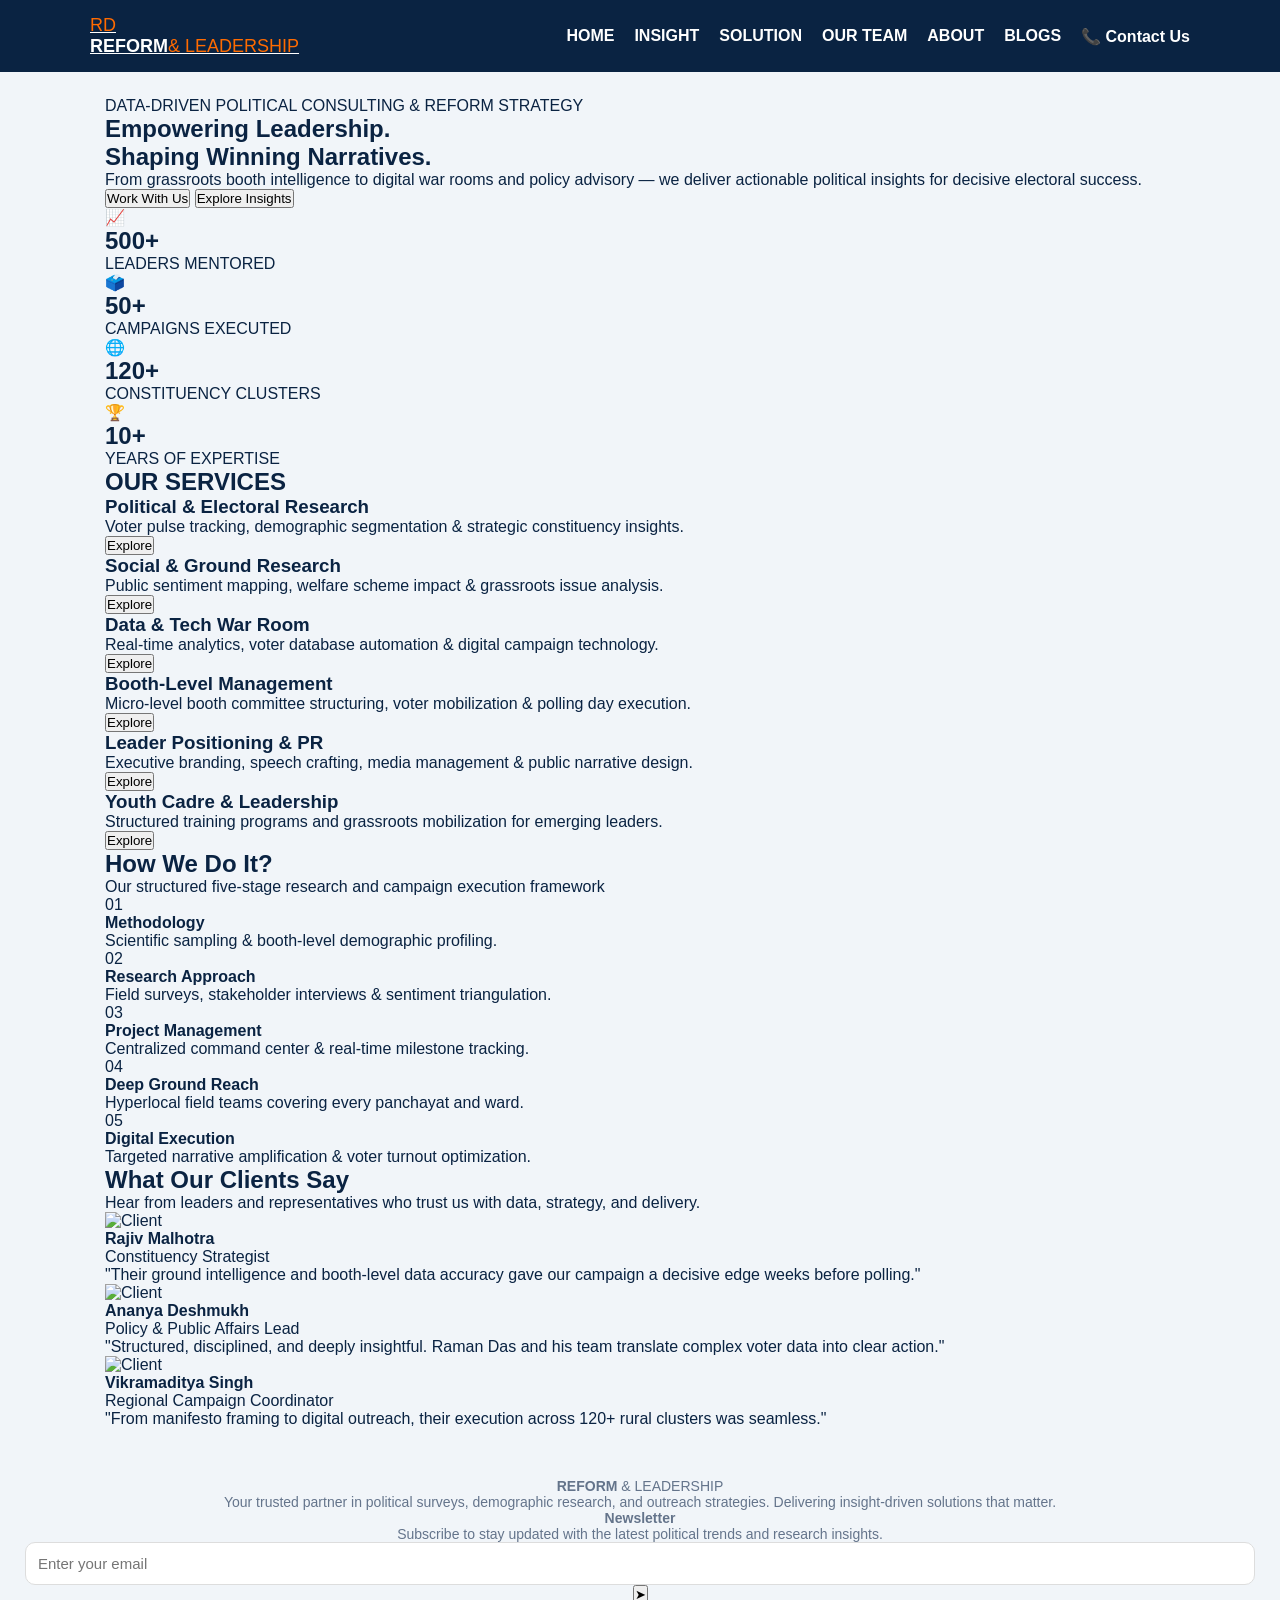
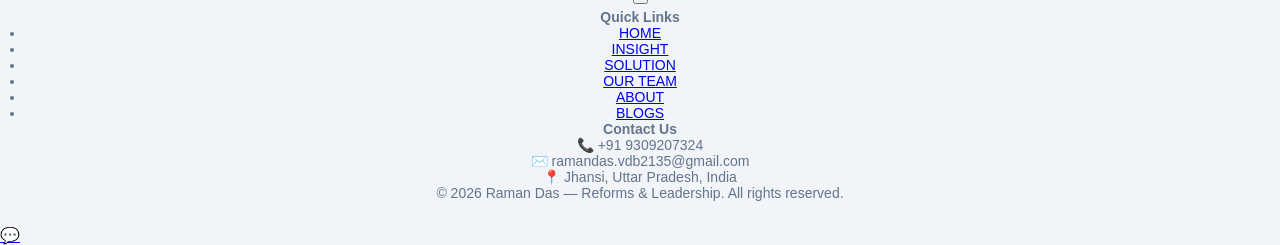
==== reform.html @ cd4f5674 "update" ====
<!DOCTYPE html>
<html lang="en">
<head>
  <meta charset="UTF-8">
  <meta name="viewport" content="width=device-width, initial-scale=1.0">
  <title>Raman Das — Political Strategy, Research & Leadership</title>
  <link rel="stylesheet" href="reform.css">
</head>
<body>

  <!-- TRANSPARENT HEADER -->
  <header class="navbar" id="navbar">
    <div class="nav-inner">
      <a href="#" class="logo" onclick="showPage('home')">
        <span class="logo-badge">RD</span>
        <div class="logo-text"><b>REFORM</b><span>& LEADERSHIP</span></div>
      </a>

      <button class="hamburger" onclick="toggleMenu()" aria-label="Toggle Menu">☰</button>

      <nav class="nav-links" id="navLinks">
        <a href="#" class="nav-item active-link" onclick="showPage('home', this)">HOME</a>
        <a href="#" class="nav-item" onclick="showPage('insight', this)">INSIGHT</a>
        <a href="#" class="nav-item" onclick="showPage('solution', this)">SOLUTION</a>
        <a href="#" class="nav-item" onclick="showPage('team', this)">OUR TEAM</a>
        <a href="#" class="nav-item" onclick="showPage('about', this)">ABOUT</a>
        <a href="#" class="nav-item" onclick="showPage('blogs', this)">BLOGS</a>
        <a href="#" class="btn-contact-pill" onclick="showPage('contact', this)">📞 Contact Us</a>
      </nav>
    </div>
  </header>

  <main>
    <!-- ==================== 1. HOME PAGE ==================== -->
    <div id="page-home" class="page active">
      <!-- Full-Screen Photographic Hero with Transparent Overlay -->
      <section class="hero-main">
        <div class="hero-overlay"></div>
        <div class="container hero-content-wrap">
          <span class="gold-pill">DATA-DRIVEN POLITICAL CONSULTING & REFORM STRATEGY</span>
          <h1>Empowering Leadership.<br><span class="gold-text">Shaping Winning Narratives.</span></h1>
          <p>From grassroots booth intelligence to digital war rooms and policy advisory — we deliver actionable political insights for decisive electoral success.</p>
          <div class="hero-actions">
            <button class="btn-gold" onclick="showPage('contact')">Work With Us</button>
            <button class="btn-glass" onclick="showPage('insight')">Explore Insights</button>
          </div>
        </div>
      </section>

      <!-- Overlapping 4 White Stat Cards -->
      <section class="stats-section">
        <div class="container">
          <div class="stats-grid">
            <div class="stat-card">
              <div class="stat-icon">📈</div>
              <h2>500+</h2>
              <p>LEADERS MENTORED</p>
            </div>
            <div class="stat-card">
              <div class="stat-icon">🗳️</div>
              <h2>50+</h2>
              <p>CAMPAIGNS EXECUTED</p>
            </div>
            <div class="stat-card">
              <div class="stat-icon">🌐</div>
              <h2>120+</h2>
              <p>CONSTITUENCY CLUSTERS</p>
            </div>
            <div class="stat-card">
              <div class="stat-icon">🏆</div>
              <h2>10+</h2>
              <p>YEARS OF EXPERTISE</p>
            </div>
          </div>
        </div>
      </section>

      <!-- OUR SERVICES (6 Amber-Gold Cards with Black Explore Pills) -->
      <section class="services-section">
        <div class="container">
          <div class="section-title">
            <h2 class="white-heading">OUR SERVICES</h2>
            <div class="white-underline"></div>
          </div>
          <div class="gold-cards-grid">
            <div class="gold-service-card">
              <h3>Political & Electoral Research</h3>
              <p>Voter pulse tracking, demographic segmentation & strategic constituency insights.</p>
              <button class="btn-black-pill" onclick="showPage('insight')">Explore</button>
            </div>
            <div class="gold-service-card">
              <h3>Social & Ground Research</h3>
              <p>Public sentiment mapping, welfare scheme impact & grassroots issue analysis.</p>
              <button class="btn-black-pill" onclick="showPage('insight')">Explore</button>
            </div>
            <div class="gold-service-card">
              <h3>Data & Tech War Room</h3>
              <p>Real-time analytics, voter database automation & digital campaign technology.</p>
              <button class="btn-black-pill" onclick="showPage('solution')">Explore</button>
            </div>
            <div class="gold-service-card">
              <h3>Booth-Level Management</h3>
              <p>Micro-level booth committee structuring, voter mobilization & polling day execution.</p>
              <button class="btn-black-pill" onclick="showPage('solution')">Explore</button>
            </div>
            <div class="gold-service-card">
              <h3>Leader Positioning & PR</h3>
              <p>Executive branding, speech crafting, media management & public narrative design.</p>
              <button class="btn-black-pill" onclick="showPage('about')">Explore</button>
            </div>
            <div class="gold-service-card">
              <h3>Youth Cadre & Leadership</h3>
              <p>Structured training programs and grassroots mobilization for emerging leaders.</p>
              <button class="btn-black-pill" onclick="showPage('team')">Explore</button>
            </div>
          </div>
        </div>
      </section>

      <!-- HOW WE DO IT? (Clean Responsive Process Architecture) -->
      <section class="process-section">
        <div class="container">
          <div class="section-title">
            <h2 class="gold-heading">How We Do It?</h2>
            <p class="subtitle-gray">Our structured five-stage research and campaign execution framework</p>
          </div>
          <div class="process-grid">
            <div class="process-step">
              <div class="step-num">01</div>
              <h4>Methodology</h4>
              <p>Scientific sampling & booth-level demographic profiling.</p>
            </div>
            <div class="process-step">
              <div class="step-num">02</div>
              <h4>Research Approach</h4>
              <p>Field surveys, stakeholder interviews & sentiment triangulation.</p>
            </div>
            <div class="process-step">
              <div class="step-num">03</div>
              <h4>Project Management</h4>
              <p>Centralized command center & real-time milestone tracking.</p>
            </div>
            <div class="process-step">
              <div class="step-num">04</div>
              <h4>Deep Ground Reach</h4>
              <p>Hyperlocal field teams covering every panchayat and ward.</p>
            </div>
            <div class="process-step">
              <div class="step-num">05</div>
              <h4>Digital Execution</h4>
              <p>Targeted narrative amplification & voter turnout optimization.</p>
            </div>
          </div>
        </div>
      </section>

      <!-- WHAT OUR CLIENTS SAY -->
      <section class="testimonials-section">
        <div class="container">
          <div class="section-title">
            <h2>What Our Clients Say</h2>
            <p class="subtitle-gray">Hear from leaders and representatives who trust us with data, strategy, and delivery.</p>
          </div>
          <div class="testi-grid">
            <div class="testi-card">
              <img src="https://images.unsplash.com/photo-1507003211169-0a1dd7228f2d?auto=format&fit=crop&w=150&q=80" alt="Client" class="avatar-img" loading="lazy">
              <h4>Rajiv Malhotra</h4>
              <span class="role-tag">Constituency Strategist</span>
              <p>"Their ground intelligence and booth-level data accuracy gave our campaign a decisive edge weeks before polling."</p>
            </div>
            <div class="testi-card">
              <img src="https://images.unsplash.com/photo-1573496359142-b8d87734a5a2?auto=format&fit=crop&w=150&q=80" alt="Client" class="avatar-img" loading="lazy">
              <h4>Ananya Deshmukh</h4>
              <span class="role-tag">Policy & Public Affairs Lead</span>
              <p>"Structured, disciplined, and deeply insightful. Raman Das and his team translate complex voter data into clear action."</p>
            </div>
            <div class="testi-card">
              <img src="https://images.unsplash.com/photo-1500648767791-00dcc994a43e?auto=format&fit=crop&w=150&q=80" alt="Client" class="avatar-img" loading="lazy">
              <h4>Vikramaditya Singh</h4>
              <span class="role-tag">Regional Campaign Coordinator</span>
              <p>"From manifesto framing to digital outreach, their execution across 120+ rural clusters was seamless."</p>
            </div>
          </div>
        </div>
      </section>
    </div>

    <!-- ==================== 2. INSIGHT PAGE ==================== -->
    <div id="page-insight" class="page">
      <section class="navy-banner">
        <div class="container navy-split">
          <div>
            <h1>Shaping Political Insights,<br><span class="gold-text">Empowering Leadership</span></h1>
            <p>We combine ground intelligence, data analytics, and field innovation to decode the pulse of the electorate.</p>
            <button class="btn-gold" onclick="showPage('contact')">Work With Us</button>
          </div>
          <div class="navy-img-card">
            <img src="https://images.unsplash.com/photo-1551288049-bebda4e38f71?auto=format&fit=crop&w=700&q=80" alt="Electoral Data Analytics" loading="lazy">
          </div>
        </div>
      </section>

      <section class="light-section">
        <div class="container">
          <div class="section-title">
            <h2>Proven Expertise Across Regions</h2>
            <p class="subtitle-gray">Field-verified estimates and demographic insights establishing industry benchmarks.</p>
          </div>
          <div class="two-col-grid">
            <div class="white-info-card">
              <h3>Uttar Pradesh & Bundelkhand</h3>
              <ul>
                <li>• Comprehensive booth-level demographic mapping across 120+ rural and urban clusters.</li>
                <li>• Identified grassroots sentiment shifts driven by welfare delivery and youth employment.</li>
              </ul>
            </div>
            <div class="white-info-card">
              <h3>Madhya Pradesh</h3>
              <ul>
                <li>• Accurate constituency profiling and seat-level alliance impact assessments.</li>
                <li>• Triangulated ground surveys with real-time digital sentiment tracking.</li>
              </ul>
            </div>
          </div>
        </div>
      </section>

      <!-- Dark Research Architecture Section -->
      <section class="dark-arch-section">
        <div class="container arch-grid">
          <div class="arch-left">
            <h2>Our Research Architecture</h2>
            <p>To represent India's nuanced and evolving voter profile, we deploy a three-module voter pulse mapping architecture:</p>
          </div>
          <div class="arch-right">
            <div class="gold-border-white-card">
              <span class="dot red"></span> <b>Polling Booth-Level Segmentation</b> – Hyperlocal voter categorization for precision accuracy.
            </div>
            <div class="gold-border-white-card">
              <span class="dot gold"></span> <b>Baseline Ground Surveys</b> – Immersive field studies to gauge lived experience and sentiment.
            </div>
            <div class="gold-border-white-card">
              <span class="dot blue"></span> <b>AI-Driven Sentiment Monitoring</b> – Real-time digital and social signal monitoring for predictive precision.
            </div>
          </div>
        </div>
      </section>
    </div>

    <!-- ==================== 3. SOLUTION PAGE ==================== -->
    <div id="page-solution" class="page dark-page-bg">
      <div class="container">
        <div class="section-title">
          <span class="gold-pill">STRATEGIC SOLUTIONS</span>
          <h2 class="white-heading">End-to-End Campaign Solutions</h2>
        </div>
        <div class="glow-grid">
          <div class="glow-card">
            <div class="glow-icon">🤝</div>
            <h3>Trusted by Clients Nationwide</h3>
            <p>A partner you can trust — from grassroots villages to major urban constituencies.</p>
            <button class="btn-gold-small" onclick="showPage('contact')">Explore</button>
          </div>
          <div class="glow-card">
            <div class="glow-icon">📡</div>
            <h3>Unmatched Ground Intelligence Network</h3>
            <p>Touching base with India's grassroots to bring insights that truly count.</p>
            <button class="btn-gold-small" onclick="showPage('contact')">Explore</button>
          </div>
          <div class="glow-card">
            <div class="glow-icon">🧭</div>
            <h3>Distinctive & Adaptive Research Approach</h3>
            <p>Flexible, innovative, and designed to meet every campaign's unique challenge.</p>
            <button class="btn-gold-small" onclick="showPage('contact')">Explore</button>
          </div>
          <div class="glow-card">
            <div class="glow-icon">👥</div>
            <h3>Expert-Led Research Teams</h3>
            <p>Seasoned professionals bringing credibility, depth, and actionable insights to every project.</p>
            <button class="btn-gold-small" onclick="showPage('contact')">Explore</button>
          </div>
          <div class="glow-card">
            <div class="glow-icon">📊</div>
            <h3>Data-Tech for Smarter Decisions</h3>
            <p>Cutting-edge technology meets powerful analytics to transform raw data into strategic intelligence.</p>
            <button class="btn-gold-small" onclick="showPage('contact')">Explore</button>
          </div>
          <div class="glow-card">
            <div class="glow-icon">🏆</div>
            <h3>Proven Results, Measurable Impact</h3>
            <p>Turning research into action with results that drive campaigns, policies, and change.</p>
            <button class="btn-gold-small" onclick="showPage('contact')">Explore</button>
          </div>
        </div>
      </div>
    </div>

    <!-- ==================== 4. OUR TEAM PAGE ==================== -->
    <div id="page-team" class="page">
      <section class="dark-team-banner">
        <div class="team-bg-overlay"></div>
        <div class="container relative-z">
          <span class="gold-text bold-upper">OUR TEAM</span>
          <h1>Meet Our Leadership Council</h1>
          <p class="subtitle-light">Behind each insight stands a highly trained team ensuring each step — from data collection to analysis — adheres to the highest level of accuracy and reliability.</p>
          
          <div class="team-cards-grid">
            <div class="team-member-card">
              <img src="https://images.unsplash.com/photo-1560250097-0b93528c311a?auto=format&fit=crop&w=200&q=80" alt="Raman Das" class="member-photo" loading="lazy">
              <h3>Raman Das</h3>
              <span class="gold-role">Founder & Chief Strategist</span>
              <p>Jhansi, India</p>
            </div>
            <div class="team-member-card">
              <img src="https://images.unsplash.com/photo-1519085360753-af0119f7cbe7?auto=format&fit=crop&w=200&q=80" alt="Abhimanyu" class="member-photo" loading="lazy">
              <h3>Abhimanyu</h3>
              <span class="gold-role">Lead Data Analyst</span>
              <p>Electoral Intelligence</p>
            </div>
            <div class="team-member-card">
              <img src="https://images.unsplash.com/photo-1580489944761-15a19d654956?auto=format&fit=crop&w=200&q=80" alt="Dimple" class="member-photo" loading="lazy">
              <h3>Dimple</h3>
              <span class="gold-role">Field Operations Head</span>
              <p>Survey Coordination</p>
            </div>
            <div class="team-member-card">
              <img src="https://images.unsplash.com/photo-1506794778202-cad84cf45f1d?auto=format&fit=crop&w=200&q=80" alt="Shubhankar" class="member-photo" loading="lazy">
              <h3>Shubhankar</h3>
              <span class="gold-role">Digital Campaign Lead</span>
              <p>Media & War Room</p>
            </div>
          </div>
        </div>
      </section>

      <section class="light-section">
        <div class="container">
          <div class="section-title">
            <h2>Why Choose Us</h2>
          </div>
          <div class="gold-outline-box">
            <p>At <b>Reforms & Leadership</b>, we are more than statistics. We blend on-the-ground research, sophisticated analysis, and data-driven insights to provide decision-ready intelligence that enables leaders to feel the heartbeat of people, foresee changes, and win at decision-making.</p>
          </div>
        </div>
      </section>
    </div>

    <!-- ==================== 5. ABOUT PAGE ==================== -->
    <div id="page-about" class="page light-page-top">
      <div class="container">
        <div class="white-info-card large-pad">
          <span class="gold-pill">ABOUT RAMAN DAS</span>
          <h2 style="margin: 14px 0;">The Journey of a <span class="gold-text">Reformer</span></h2>
          <p class="lead-p">Raman Das is a political strategist and social reformer based in Jhansi, dedicated to transparent governance, youth empowerment, and data-backed grassroots transformation.</p>
          
          <h3 style="margin: 25px 0 12px;">Leadership Milestones</h3>
          <div class="timeline-list">
            <div class="t-item"><b>2018 —</b> Initiated grassroots student leadership & civic reform advocacy.</div>
            <div class="t-item"><b>2021 —</b> Founded the Youth Reform Movement across Uttar Pradesh & Madhya Pradesh.</div>
            <div class="t-item"><b>2024 —</b> Directed 50+ election campaigns and booth-level management across 120+ villages.</div>
          </div>

          <h3 style="margin: 25px 0 12px;">Core Strategic Pillars</h3>
          <div class="vision-tags">
            <span>✔ Transparent Governance</span>
            <span>✔ Youth Political Leadership</span>
            <span>✔ Digital Transformation for Rural India</span>
          </div>
          <button class="btn-gold" style="margin-top: 25px;" onclick="showPage('contact')">Schedule Consultation →</button>
        </div>
      </div>
    </div>

    <!-- ==================== 6. BLOGS PAGE ==================== -->
    <div id="page-blogs" class="page">
      <section class="parliament-banner">
        <div class="hero-overlay"></div>
        <div class="container relative-z">
          <h1>Our Blog Posts</h1>
          <p>Research publications, electoral pattern analysis, and field notes.</p>
        </div>
      </section>

      <section class="services-section">
        <div class="container">
          <div class="three-col-grid">
            <div class="blog-card">
              <img src="https://images.unsplash.com/photo-1460925895917-afdab827c52f?auto=format&fit=crop&w=600&q=80" alt="Election Patterns" class="blog-img" loading="lazy">
              <div class="blog-body">
                <h3>Demographic Facts and Election Patterns in India</h3>
                <p>In India, elections are not just a political act — they are a mirror to society, identity, and transformation.</p>
                <button class="btn-gold-small" onclick="showPage('insight')">Read More</button>
              </div>
            </div>
            <div class="blog-card">
              <img src="https://images.unsplash.com/photo-1551288049-bebda4e38f71?auto=format&fit=crop&w=600&q=80" alt="AI in Political Research" class="blog-img" loading="lazy">
              <div class="blog-body">
                <h3>Data in Political Research: Myths vs Reality</h3>
                <p>Can analytics really decode voter behavior? Separating empirical ground reality from assumptions.</p>
                <button class="btn-gold-small" onclick="showPage('insight')">Read More</button>
              </div>
            </div>
            <div class="blog-card">
              <img src="https://images.unsplash.com/photo-1540910419892-4a36d2c3266c?auto=format&fit=crop&w=600&q=80" alt="Election Campaign" class="blog-img" loading="lazy">
              <div class="blog-body">
                <h3>What Makes a Great Election Campaign?</h3>
                <p>From message clarity to booth-level data — breaking down the core components of a winning political strategy.</p>
                <button class="btn-gold-small" onclick="showPage('solution')">Read More</button>
              </div>
            </div>
          </div>
        </div>
      </section>
    </div>

    <div id="page-contact" class="page dark-page-bg">
      <div class="container">
        <div class="contact-split">
          <div class="contact-left">
            <h1 class="gold-text">Get in Touch</h1>
            <p>Select your engagement category and schedule a confidential strategy consultation with our research team.</p>
            
            <div class="category-pills" id="catPills">
              <button type="button" class="cat-btn active-cat" onclick="selectCategory(this, 'Individual')">Individual</button>
              <button type="button" class="cat-btn" onclick="selectCategory(this, 'Political Party')">Political Party</button>
              <button type="button" class="cat-btn" onclick="selectCategory(this, 'Company / Organization')">Company</button>
            </div>

            <div class="direct-info">
              <p>📞 <b>Direct Line:</b> +91 9309207324</p>
              <p>✉️ <b>Official Email:</b> ramandas.vdb2135@gmail.com</p>
              <p>📍 <b>Headquarters:</b> Jhansi, Uttar Pradesh, India</p>
            </div>
          </div>

          <div class="contact-right">
            <form id="consultForm" action="https://formsubmit.co/ramandas.vdb2135@gmail.com" method="POST" class="dark-form-box">
              <input type="hidden" name="_subject" value="New Consultation Inquiry — Raman Das Political Consulting">
              <input type="hidden" name="_template" value="table">
              <input type="hidden" name="_captcha" value="false">
              <input type="hidden" name="Client_Category" id="selectedCategory" value="Individual">

              <label for="fName">Full Name *</label>
              <input type="text" name="Name" id="fName" placeholder="Enter your full name" required>

              <label for="fPhone">Phone Number *</label>
              <input type="tel" name="Phone" id="fPhone" placeholder="Enter 10-digit mobile number" required>

              <label for="fEmail">Email Address *</label>
              <input type="email" name="Email" id="fEmail" placeholder="Enter your official email address" required>

              <label for="fMsg">Constituency / Inquiry Details</label>
              <textarea name="Message" id="fMsg" rows="3" placeholder="Specify your state, constituency, or advisory requirements"></textarea>

              <p id="formError" class="error-text"></p>
              <button type="submit" class="btn-gold" style="width: 100%; margin-top: 12px;">Submit Consultation Request</button>
            </form>
          </div>
        </div>
      </div>
    </div>
  </main>

  <!-- ==================== DEEP INDIGO/PURPLE FOOTER WITH OVERLAY ==================== -->
  <footer class="bdr-footer">
    <div class="footer-overlay"></div>
    <div class="container footer-grid relative-z">
      <div class="footer-col">
        <div class="footer-logo"><b>REFORM</b> & LEADERSHIP</div>
        <p>Your trusted partner in political surveys, demographic research, and outreach strategies. Delivering insight-driven solutions that matter.</p>
        <div class="newsletter-box">
          <h4>Newsletter</h4>
          <p>Subscribe to stay updated with the latest political trends and research insights.</p>
          <form class="news-form" onsubmit="subscribeNews(event)">
            <input type="email" id="newsEmail" placeholder="Enter your email" required>
            <button type="submit">➤</button>
          </form>
          <small id="newsMsg" style="color: #F5A623; display:block; margin-top:5px;"></small>
        </div>
      </div>

      <div class="footer-col">
        <h4>Quick Links</h4>
        <ul>
          <li><a href="#" onclick="showPage('home')">HOME</a></li>
          <li><a href="#" onclick="showPage('insight')">INSIGHT</a></li>
          <li><a href="#" onclick="showPage('solution')">SOLUTION</a></li>
          <li><a href="#" onclick="showPage('team')">OUR TEAM</a></li>
          <li><a href="#" onclick="showPage('about')">ABOUT</a></li>
          <li><a href="#" onclick="showPage('blogs')">BLOGS</a></li>
        </ul>
      </div>

      <div class="footer-col">
        <h4>Contact Us</h4>
        <p>📞 +91 9309207324</p>
        <p>✉️ ramandas.vdb2135@gmail.com</p>
        <p>📍 Jhansi, Uttar Pradesh, India</p>
      </div>
    </div>
    <div class="footer-bottom relative-z">
      © 2026 Raman Das — Reforms & Leadership. All rights reserved.
    </div>
  </footer>

  <!-- Floating WhatsApp Button -->
  <a href="https://wa.me/919309207324?text=Hello%20Raman%20Das,%20I%20would%20like%20to%20schedule%20a%20political%20strategy%20consultation." target="_blank" class="whatsapp-float" aria-label="WhatsApp">💬</a>

  <script src="reform.js"></script>
</body>
</html>
---- reform.css ----
*{margin:0;padding:0;box-sizing:border-box;font-family:'Segoe UI',Arial,sans-serif;}
body{background:#f1f5f9;color:#0A2342;}
.navbar{background:#0A2342;padding:15px 20px;position:sticky;top:0;z-index:100;}
.nav-inner{max-width:1100px;margin:auto;display:flex;justify-content:space-between;align-items:center;}
.logo{color:white;font-size:18px;}
.logo span{color:#FF6B00;}
.nav-links{display:flex;gap:20px;align-items:center;}
.nav-links a{color:white;text-decoration:none;font-weight:600;}
.hamburger{display:none;color:white;font-size:26px;cursor:pointer;}
.btn-orange-small{background:#FF6B00;color:white !important;padding:8px 15px;border-radius:20px;}
.page{display:none;max-width:1100px;margin:auto;padding:25px 15px;}
.page.active{display:block;}
.hero{background:linear-gradient(135deg,#0A2342,#1e4a7a);color:white;padding:50px 25px;border-radius:20px;text-align:center;}
.hero-badge{background:rgba(255,255,255,0.15);padding:8px 15px;border-radius:20px;font-size:13px;}
.hero h1{font-size:42px;margin:20px 0 15px;line-height:1.2;}
.hero p{opacity:0.85;max-width:600px;margin:auto;}
.orange{color:#FF6B00;}
.hero-btns{margin-top:25px;display:flex;gap:12px;justify-content:center;flex-wrap:wrap;}
.btn-orange{background:#FF6B00;color:white;border:none;padding:13px 25px;border-radius:30px;font-weight:bold;cursor:pointer;font-size:15px;}
.btn-white{background:white;color:#0A2342;border:none;padding:13px 25px;border-radius:30px;font-weight:bold;cursor:pointer;}
.stats-row{display:grid;grid-template-columns:repeat(4,1fr);gap:15px;margin-top:20px;}
.grid{display:grid;grid-template-columns:repeat(3,1fr);gap:15px;margin-top:15px;}
.page-box{background:white;padding:30px;border-radius:18px;}
.mock-card,.s-card{background:white;padding:25px;border-radius:16px;text-align:center;}
.mock-card h2,.s-card h2{font-size:32px;color:#0A2342;}
.tag{background:#FFF1E6;color:#FF6B00;padding:6px 14px;border-radius:20px;font-size:13px;font-weight:bold;}
.page-box h2{font-size:32px;margin:12px 0;}
.timeline p{background:#f8fafc;padding:12px;border-radius:10px;margin:8px 0;border-left:4px solid #FF6B00;}
form label{display:block;margin:15px 0 5px;font-weight:600;font-size:14px;}
form input,form textarea{width:100%;padding:12px;border:1px solid #ddd;border-radius:10px;font-size:15px;}
footer{text-align:center;padding:25px;color:#64748b;font-size:14px;}

/* ===== ANIMATION + TRANSPARENT GLASS BOX ===== */
.page-box,.mock-card,.s-card{
  background: rgba(255,255,255,0.75) !important;
  backdrop-filter: blur(12px);
  -webkit-backdrop-filter: blur(12px);
  border:1px solid rgba(255,255,255,0.6);
  box-shadow:0 15px 35px rgba(10,35,66,0.15) !important;
  transition:all 0.4s ease;
}
.mock-card:hover,.s-card:hover{
  transform:translateY(-8px) scale(1.02);
  background:rgba(255,255,255,0.95) !important;
  border-color:#FF6B00;
  box-shadow:0 20px 40px rgba(255,107,0,0.25) !important;
}
.page.active{animation:pageAao 0.6s ease both;}
@keyframes pageAao{from{opacity:0;transform:translateY(30px);}to{opacity:1;transform:translateY(0);}}
.card-anim{animation:cardAao 0.6s ease both;}
@keyframes cardAao{from{opacity:0;transform:translateY(25px);}to{opacity:1;transform:translateY(0);}}
.btn-orange{animation:chamak 2s infinite;}
@keyframes chamak{0%,100%{box-shadow:0 0 0 0 rgba(255,107,0,0.4);}50%{box-shadow:0 0 0 10px rgba(255,107,0,0);}}
.hero{animation:heroFloat 4s ease-in-out infinite;}
@keyframes heroFloat{0%,100%{transform:translateY(0);}50%{transform:translateY(-5px);}}

@media(max-width:768px){
  .nav-links{display:none;flex-direction:column;position:absolute;top:60px;left:0;right:0;background:#0A2342;padding:20px;}
  .nav-links.show{display:flex;}
  .hamburger{display:block;}
  .stats-row,.grid{grid-template-columns:1fr 1fr;}
  .hero h1{font-size:28px;}
}
@media(max-width:480px){.stats-row,.grid{grid-template-columns:1fr;}}
.whatsapp-btn{
  position:fixed; bottom:20px; right:20px;
  background:#25D366; color:white;
  width:55px; height:55px; border-radius:50%;
  display:flex; align-items:center; justify-content:center;
  font-size:28px; text-decoration:none;
  box-shadow:0 5px 20px rgba(0,0,0,0.3); z-index:999;
}
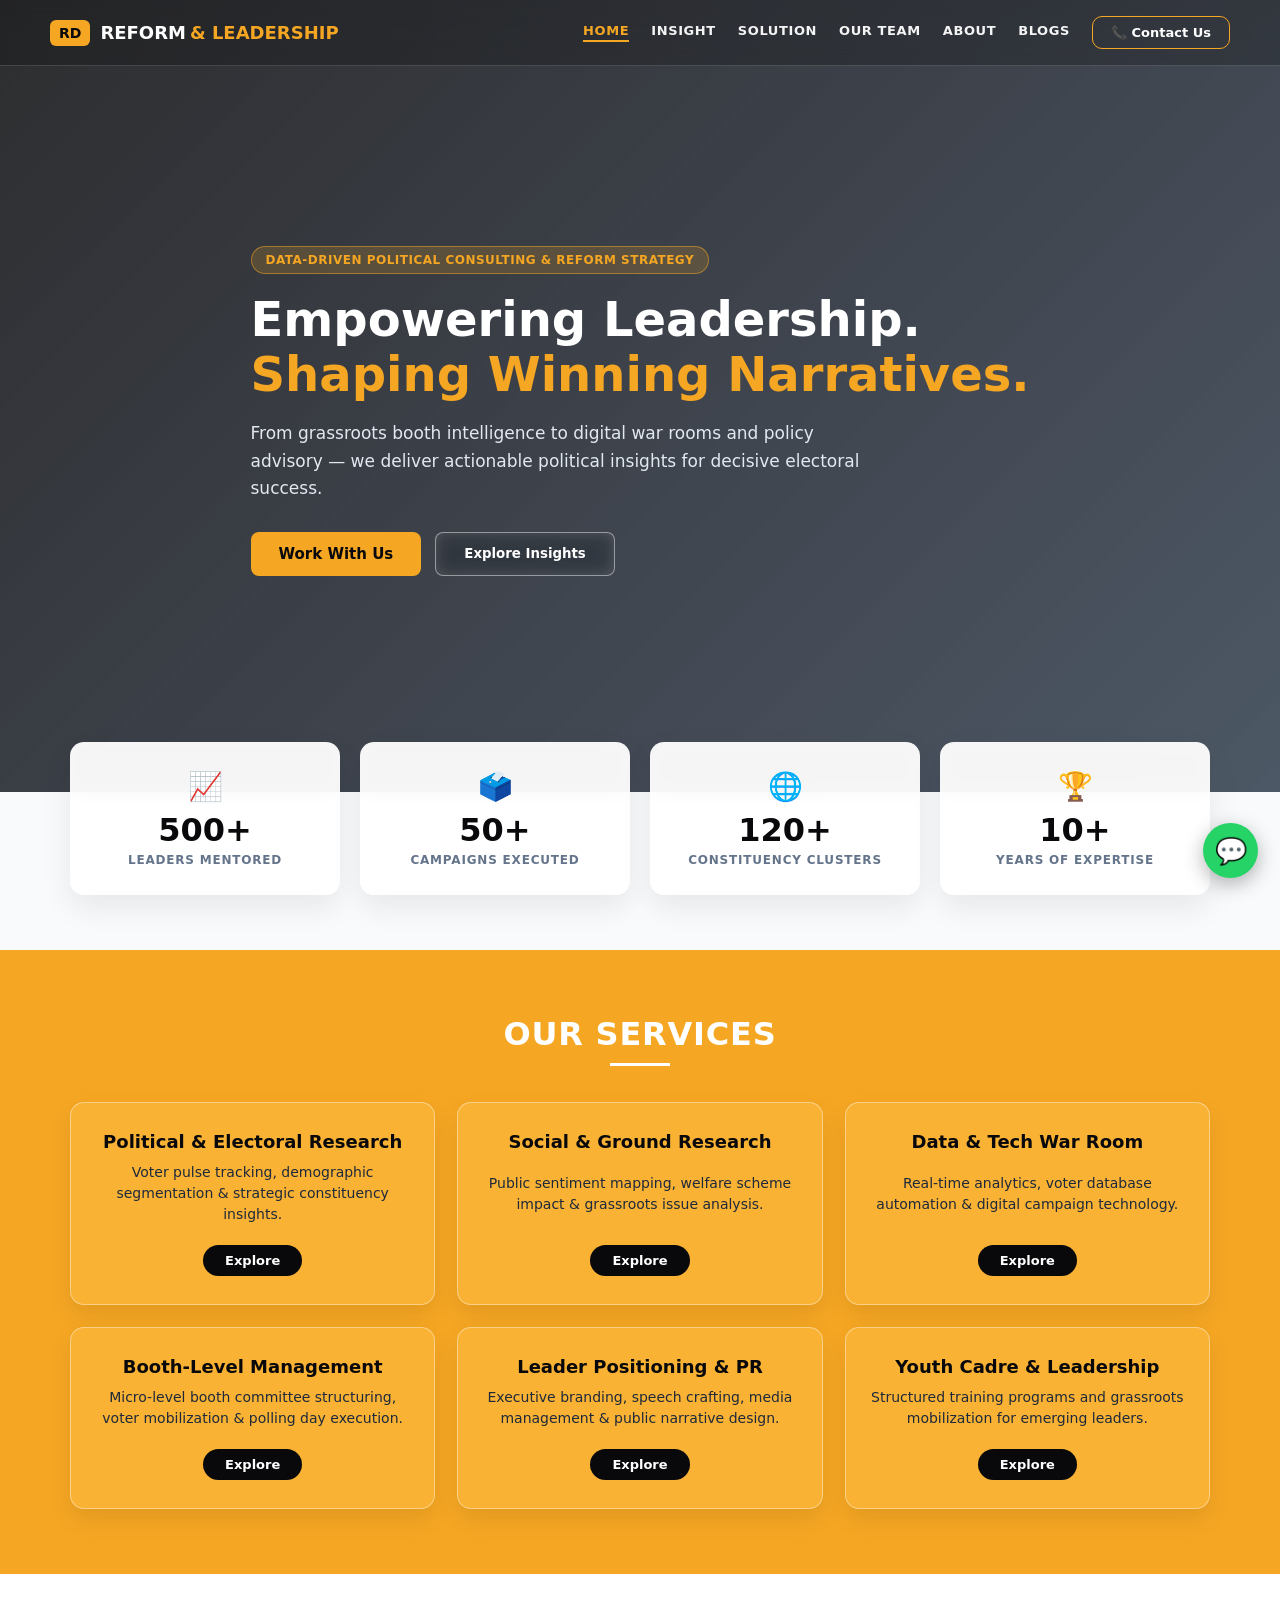
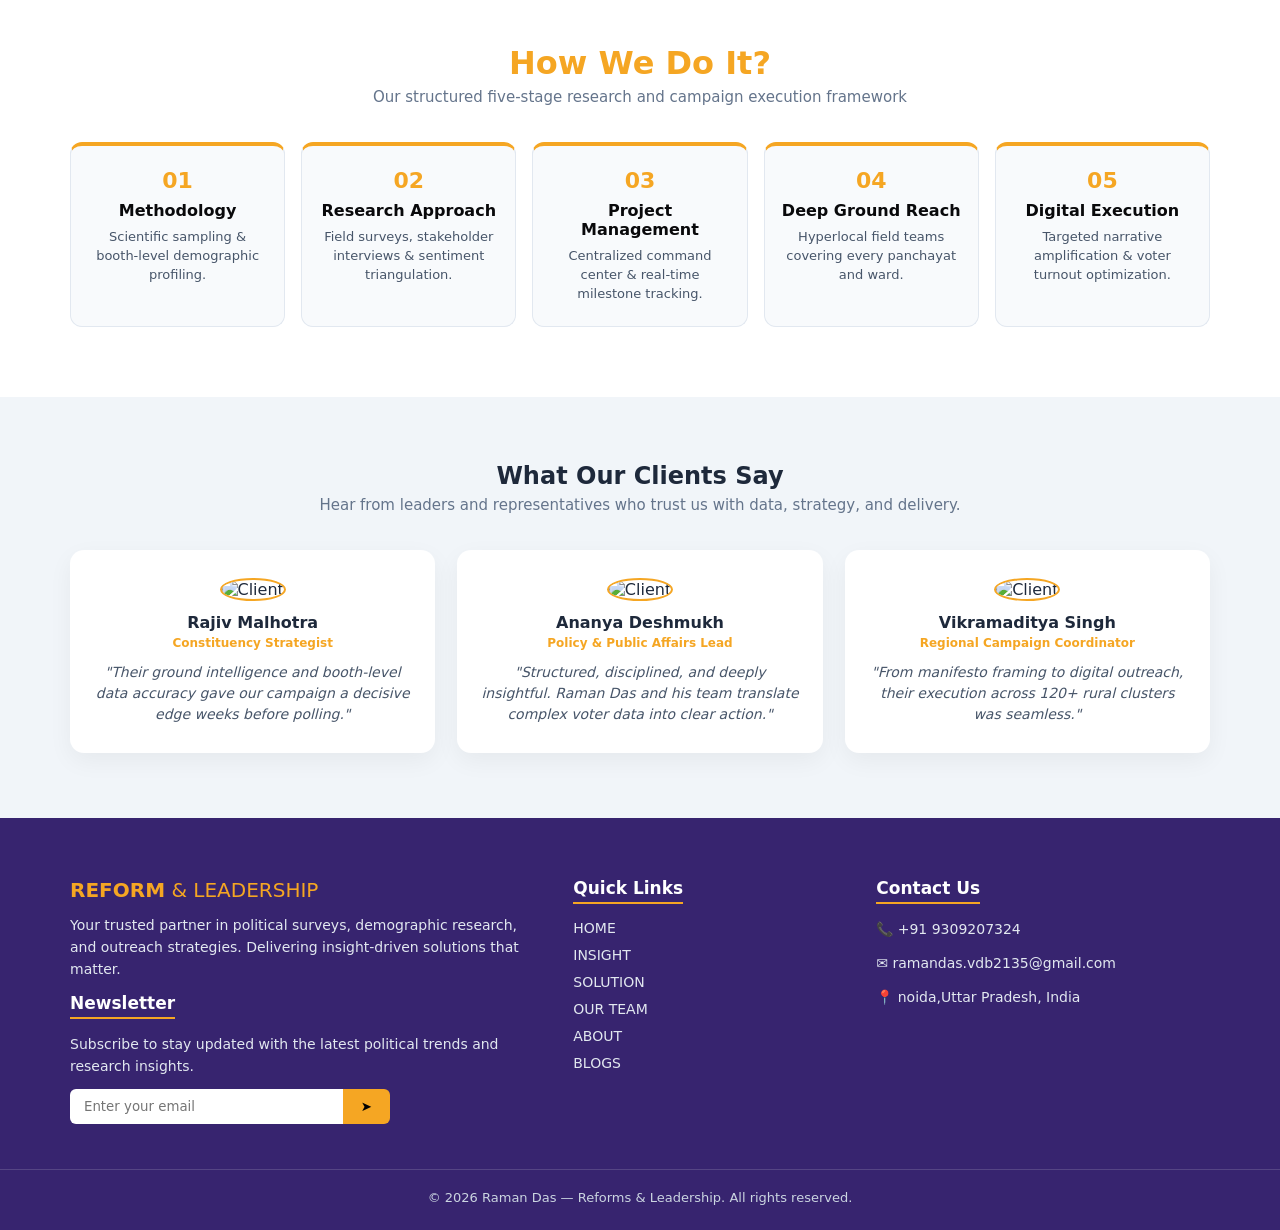
==== commit fa02129a: "update" ====
--- a/reform.html
+++ b/reform.html
@@ -495,7 +495,7 @@
         <h4>Contact Us</h4>
         <p>📞 +91 9309207324</p>
         <p>✉️ ramandas.vdb2135@gmail.com</p>
-        <p>📍 Jhansi, Uttar Pradesh, India</p>
+        <p>📍 noida,Uttar Pradesh, India</p>
       </div>
     </div>
     <div class="footer-bottom relative-z">
--- a/reform.css
+++ b/reform.css
@@ -1,72 +1,638 @@
-*{margin:0;padding:0;box-sizing:border-box;font-family:'Segoe UI',Arial,sans-serif;}
-body{background:#f1f5f9;color:#0A2342;}
-.navbar{background:#0A2342;padding:15px 20px;position:sticky;top:0;z-index:100;}
-.nav-inner{max-width:1100px;margin:auto;display:flex;justify-content:space-between;align-items:center;}
-.logo{color:white;font-size:18px;}
-.logo span{color:#FF6B00;}
-.nav-links{display:flex;gap:20px;align-items:center;}
-.nav-links a{color:white;text-decoration:none;font-weight:600;}
-.hamburger{display:none;color:white;font-size:26px;cursor:pointer;}
-.btn-orange-small{background:#FF6B00;color:white !important;padding:8px 15px;border-radius:20px;}
-.page{display:none;max-width:1100px;margin:auto;padding:25px 15px;}
-.page.active{display:block;}
-.hero{background:linear-gradient(135deg,#0A2342,#1e4a7a);color:white;padding:50px 25px;border-radius:20px;text-align:center;}
-.hero-badge{background:rgba(255,255,255,0.15);padding:8px 15px;border-radius:20px;font-size:13px;}
-.hero h1{font-size:42px;margin:20px 0 15px;line-height:1.2;}
-.hero p{opacity:0.85;max-width:600px;margin:auto;}
-.orange{color:#FF6B00;}
-.hero-btns{margin-top:25px;display:flex;gap:12px;justify-content:center;flex-wrap:wrap;}
-.btn-orange{background:#FF6B00;color:white;border:none;padding:13px 25px;border-radius:30px;font-weight:bold;cursor:pointer;font-size:15px;}
-.btn-white{background:white;color:#0A2342;border:none;padding:13px 25px;border-radius:30px;font-weight:bold;cursor:pointer;}
-.stats-row{display:grid;grid-template-columns:repeat(4,1fr);gap:15px;margin-top:20px;}
-.grid{display:grid;grid-template-columns:repeat(3,1fr);gap:15px;margin-top:15px;}
-.page-box{background:white;padding:30px;border-radius:18px;}
-.mock-card,.s-card{background:white;padding:25px;border-radius:16px;text-align:center;}
-.mock-card h2,.s-card h2{font-size:32px;color:#0A2342;}
-.tag{background:#FFF1E6;color:#FF6B00;padding:6px 14px;border-radius:20px;font-size:13px;font-weight:bold;}
-.page-box h2{font-size:32px;margin:12px 0;}
-.timeline p{background:#f8fafc;padding:12px;border-radius:10px;margin:8px 0;border-left:4px solid #FF6B00;}
-form label{display:block;margin:15px 0 5px;font-weight:600;font-size:14px;}
-form input,form textarea{width:100%;padding:12px;border:1px solid #ddd;border-radius:10px;font-size:15px;}
-footer{text-align:center;padding:25px;color:#64748b;font-size:14px;}
-
-/* ===== ANIMATION + TRANSPARENT GLASS BOX ===== */
-.page-box,.mock-card,.s-card{
-  background: rgba(255,255,255,0.75) !important;
+:root {
+  --black: #09090b;
+  --navy: #0B192C;
+  --gold: #F5A623;
+  --gold-hover: #e09112;
+  --purple-footer: #261263;
+  --white: #ffffff;
+  --light-bg: #f8fafc;
+}
+
+* {
+  margin: 0;
+  padding: 0;
+  box-sizing: border-box;
+  font-family: 'Segoe UI', system-ui, -apple-system, sans-serif;
+}
+
+body {
+  background: var(--light-bg);
+  color: #1e293b;
+  overflow-x: hidden;
+  -webkit-font-smoothing: antialiased;
+}
+
+.container {
+  max-width: 1180px;
+  margin: auto;
+  padding: 0 20px;
+}
+
+.relative-z {
+  position: relative;
+  z-index: 2;
+}
+
+/* ===== TRANSPARENT GLASS HEADER ===== */
+.navbar {
+  position: fixed;
+  top: 0;
+  left: 0;
+  width: 100%;
+  padding: 16px 24px;
+  z-index: 1000;
+  background: rgba(9, 9, 11, 0.25);
   backdrop-filter: blur(12px);
   -webkit-backdrop-filter: blur(12px);
-  border:1px solid rgba(255,255,255,0.6);
-  box-shadow:0 15px 35px rgba(10,35,66,0.15) !important;
-  transition:all 0.4s ease;
-}
-.mock-card:hover,.s-card:hover{
-  transform:translateY(-8px) scale(1.02);
-  background:rgba(255,255,255,0.95) !important;
-  border-color:#FF6B00;
-  box-shadow:0 20px 40px rgba(255,107,0,0.25) !important;
-}
-.page.active{animation:pageAao 0.6s ease both;}
-@keyframes pageAao{from{opacity:0;transform:translateY(30px);}to{opacity:1;transform:translateY(0);}}
-.card-anim{animation:cardAao 0.6s ease both;}
-@keyframes cardAao{from{opacity:0;transform:translateY(25px);}to{opacity:1;transform:translateY(0);}}
-.btn-orange{animation:chamak 2s infinite;}
-@keyframes chamak{0%,100%{box-shadow:0 0 0 0 rgba(255,107,0,0.4);}50%{box-shadow:0 0 0 10px rgba(255,107,0,0);}}
-.hero{animation:heroFloat 4s ease-in-out infinite;}
-@keyframes heroFloat{0%,100%{transform:translateY(0);}50%{transform:translateY(-5px);}}
-
-@media(max-width:768px){
-  .nav-links{display:none;flex-direction:column;position:absolute;top:60px;left:0;right:0;background:#0A2342;padding:20px;}
-  .nav-links.show{display:flex;}
-  .hamburger{display:block;}
-  .stats-row,.grid{grid-template-columns:1fr 1fr;}
-  .hero h1{font-size:28px;}
-}
-@media(max-width:480px){.stats-row,.grid{grid-template-columns:1fr;}}
-.whatsapp-btn{
-  position:fixed; bottom:20px; right:20px;
-  background:#25D366; color:white;
-  width:55px; height:55px; border-radius:50%;
-  display:flex; align-items:center; justify-content:center;
-  font-size:28px; text-decoration:none;
-  box-shadow:0 5px 20px rgba(0,0,0,0.3); z-index:999;
-}
+  border-bottom: 1px solid rgba(255, 255, 255, 0.15);
+  transition: all 0.25s ease;
+}
+
+.navbar.scrolled {
+  background: rgba(255, 255, 255, 0.96);
+  padding: 12px 24px;
+  box-shadow: 0 4px 20px rgba(0, 0, 0, 0.08);
+}
+
+.nav-inner {
+  max-width: 1180px;
+  margin: auto;
+  display: flex;
+  justify-content: space-between;
+  align-items: center;
+}
+
+.logo {
+  display: flex;
+  align-items: center;
+  gap: 10px;
+  text-decoration: none;
+  color: var(--white);
+  font-size: 18px;
+}
+
+.logo-badge {
+  background: var(--gold);
+  color: var(--black);
+  font-weight: 900;
+  padding: 5px 9px;
+  border-radius: 6px;
+  font-size: 14px;
+}
+
+.navbar.scrolled .logo { color: var(--black); }
+.logo-text span { color: var(--gold); font-weight: 700; margin-left: 4px; }
+
+.nav-links {
+  display: flex;
+  align-items: center;
+  gap: 22px;
+}
+
+.nav-item {
+  color: rgba(255, 255, 255, 0.95);
+  text-decoration: none;
+  font-size: 13px;
+  font-weight: 700;
+  letter-spacing: 0.6px;
+  padding-bottom: 4px;
+  position: relative;
+  transition: color 0.2s;
+}
+
+.navbar.scrolled .nav-item { color: #1e293b; }
+
+.nav-item:hover, .nav-item.active-link {
+  color: var(--gold) !important;
+}
+
+.nav-item.active-link::after {
+  content: '';
+  position: absolute;
+  bottom: 0;
+  left: 0;
+  width: 100%;
+  height: 2px;
+  background: var(--gold);
+}
+
+.btn-contact-pill {
+  background: transparent;
+  border: 1.5px solid var(--gold);
+  color: var(--white);
+  padding: 8px 18px;
+  border-radius: 10px;
+  text-decoration: none;
+  font-size: 13px;
+  font-weight: 700;
+  transition: all 0.2s;
+}
+
+.navbar.scrolled .btn-contact-pill,
+.btn-contact-pill:hover {
+  background: var(--gold);
+  color: var(--white);
+}
+
+.hamburger {
+  display: none;
+  background: none;
+  border: none;
+  color: var(--white);
+  font-size: 26px;
+  cursor: pointer;
+}
+.navbar.scrolled .hamburger { color: var(--black); }
+
+/* ===== FAST PAGE TRANSITION ===== */
+.page { display: none; }
+.page.active {
+  display: block;
+  animation: quickFade 0.25s ease-out both;
+}
+@keyframes quickFade {
+  from { opacity: 0; transform: translateY(8px); }
+  to { opacity: 1; transform: translateY(0); }
+}
+
+/* ===== PHOTOGRAPHIC HERO WITH TRANSPARENT OVERLAY ===== */
+.hero-main {
+  position: relative;
+  min-height: 88vh;
+  background: url('https://images.unsplash.com/photo-1497366216548-37526070297c?auto=format&fit=crop&w=1600&q=80') center/cover no-repeat;
+  color: var(--white);
+  display: flex;
+  align-items: center;
+  padding: 120px 0 90px;
+}
+
+.hero-overlay {
+  position: absolute;
+  inset: 0;
+  background: linear-gradient(135deg, rgba(9, 9, 11, 0.85), rgba(11, 25, 44, 0.72));
+}
+
+.hero-content-wrap {
+  position: relative;
+  z-index: 2;
+  max-width: 820px;
+}
+
+.gold-pill {
+  display: inline-block;
+  background: rgba(245, 166, 35, 0.18);
+  border: 1px solid rgba(245, 166, 35, 0.5);
+  color: var(--gold);
+  padding: 6px 14px;
+  border-radius: 20px;
+  font-size: 12px;
+  font-weight: 700;
+  letter-spacing: 0.5px;
+}
+
+.hero-content-wrap h1 {
+  font-size: 48px;
+  line-height: 1.15;
+  margin: 18px 0;
+  font-weight: 800;
+}
+
+.gold-text { color: var(--gold); }
+
+.hero-content-wrap p {
+  font-size: 17px;
+  color: #e2e8f0;
+  line-height: 1.6;
+  max-width: 640px;
+}
+
+.hero-actions {
+  margin-top: 30px;
+  display: flex;
+  gap: 14px;
+  flex-wrap: wrap;
+}
+
+.btn-gold {
+  background: var(--gold);
+  color: var(--black);
+  border: none;
+  padding: 13px 28px;
+  border-radius: 8px;
+  font-weight: 700;
+  font-size: 15px;
+  cursor: pointer;
+  transition: transform 0.2s, background 0.2s;
+}
+.btn-gold:hover { background: var(--gold-hover); transform: translateY(-2px); }
+
+.btn-glass {
+  background: rgba(255, 255, 255, 0.12);
+  backdrop-filter: blur(8px);
+  color: var(--white);
+  border: 1px solid rgba(255, 255, 255, 0.45);
+  padding: 13px 28px;
+  border-radius: 8px;
+  font-weight: 600;
+  cursor: pointer;
+  transition: background 0.2s;
+}
+.btn-glass:hover { background: rgba(255, 255, 255, 0.25); }
+
+/* ===== OVERLAPPING 4 STAT CARDS ===== */
+.stats-section { margin-top: -50px; position: relative; z-index: 10; padding-bottom: 55px; }
+.stats-grid {
+  display: grid;
+  grid-template-columns: repeat(4, 1fr);
+  gap: 20px;
+}
+
+.stat-card {
+  background: rgba(255, 255, 255, 0.96);
+  backdrop-filter: blur(10px);
+  border-radius: 14px;
+  padding: 28px 20px;
+  text-align: center;
+  box-shadow: 0 12px 30px rgba(0, 0, 0, 0.08);
+  transition: transform 0.2s;
+}
+.stat-card:hover { transform: translateY(-5px); }
+.stat-icon { font-size: 28px; margin-bottom: 8px; }
+.stat-card h2 { font-size: 32px; color: var(--black); font-weight: 800; }
+.stat-card p { font-size: 12px; color: #64748b; font-weight: 700; letter-spacing: 0.8px; margin-top: 4px; }
+
+/* ===== GOLD SERVICES SECTION ===== */
+.services-section {
+  background: var(--gold);
+  padding: 65px 0;
+}
+
+.section-title { text-align: center; margin-bottom: 36px; }
+.white-heading { color: var(--white); font-size: 32px; font-weight: 800; letter-spacing: 0.8px; }
+.white-underline { width: 60px; height: 3px; background: var(--white); margin: 10px auto 0; }
+
+.gold-cards-grid {
+  display: grid;
+  grid-template-columns: repeat(3, 1fr);
+  gap: 22px;
+}
+
+.gold-service-card {
+  background: #F9B233;
+  border: 1px solid rgba(255, 255, 255, 0.4);
+  border-radius: 14px;
+  padding: 28px 22px;
+  text-align: center;
+  box-shadow: 0 10px 25px rgba(0, 0, 0, 0.08);
+  display: flex;
+  flex-direction: column;
+  justify-content: space-between;
+  transition: transform 0.2s;
+}
+.gold-service-card:hover { transform: translateY(-5px); background: #ffbc42; }
+.gold-service-card h3 { color: var(--black); font-size: 18px; margin-bottom: 10px; }
+.gold-service-card p { color: #1e293b; font-size: 14px; line-height: 1.5; margin-bottom: 20px; }
+
+.btn-black-pill {
+  background: var(--black);
+  color: var(--white);
+  border: none;
+  padding: 8px 22px;
+  border-radius: 20px;
+  font-size: 13px;
+  font-weight: 600;
+  cursor: pointer;
+  align-self: center;
+}
+
+/* ===== PROCESS GRID ===== */
+.process-section { padding: 70px 0; background: var(--white); }
+.gold-heading { color: var(--gold); font-size: 32px; font-weight: 800; }
+.subtitle-gray { color: #64748b; font-size: 15px; margin-top: 6px; }
+
+.process-grid {
+  display: grid;
+  grid-template-columns: repeat(5, 1fr);
+  gap: 16px;
+}
+
+.process-step {
+  background: #f8fafc;
+  border: 1px solid #e2e8f0;
+  border-top: 4px solid var(--gold);
+  border-radius: 12px;
+  padding: 22px 16px;
+  text-align: center;
+}
+.step-num { font-size: 22px; font-weight: 800; color: var(--gold); margin-bottom: 8px; }
+.process-step h4 { font-size: 16px; margin-bottom: 8px; color: var(--black); }
+.process-step p { font-size: 13px; color: #475569; line-height: 1.45; }
+
+/* ===== TESTIMONIALS ===== */
+.testimonials-section { padding: 65px 0; background: #f1f5f9; }
+.testi-grid { display: grid; grid-template-columns: repeat(3, 1fr); gap: 22px; }
+.testi-card {
+  background: var(--white);
+  border-radius: 14px;
+  padding: 28px 22px;
+  text-align: center;
+  box-shadow: 0 8px 24px rgba(0,0,0,0.05);
+}
+.avatar-img {
+  width: 64px;
+  height: 64px;
+  border-radius: 50%;
+  object-fit: cover;
+  border: 2.5px solid var(--gold);
+  margin-bottom: 12px;
+}
+.role-tag { display: block; font-size: 12px; color: var(--gold); font-weight: 700; margin: 4px 0 12px; }
+.testi-card p { font-size: 14px; color: #475569; line-height: 1.5; font-style: italic; }
+
+/* ===== INSIGHT & BANNERS ===== */
+.navy-banner {
+  background: var(--navy);
+  color: var(--white);
+  padding: 130px 0 70px;
+}
+.navy-split {
+  display: grid;
+  grid-template-columns: 1.1fr 0.9fr;
+  gap: 32px;
+  align-items: center;
+}
+.navy-banner h1 { font-size: 40px; margin-bottom: 14px; }
+.navy-banner p { color: #cbd5e1; margin-bottom: 24px; line-height: 1.6; }
+.navy-img-card img {
+  width: 100%;
+  border-radius: 14px;
+  border: 2px solid rgba(245, 166, 35, 0.4);
+  box-shadow: 0 15px 35px rgba(0,0,0,0.4);
+}
+
+.parliament-banner {
+  position: relative;
+  background: url('https://images.unsplash.com/photo-1529107386315-e1a2ed48a620?auto=format&fit=crop&w=1600&q=80') center/cover no-repeat;
+  color: var(--white);
+  padding: 140px 0 75px;
+  text-align: center;
+}
+.parliament-banner h1 { font-size: 40px; margin-bottom: 10px; }
+
+.light-section { padding: 60px 0; }
+.two-col-grid { display: grid; grid-template-columns: repeat(2, 1fr); gap: 24px; }
+.three-col-grid { display: grid; grid-template-columns: repeat(3, 1fr); gap: 24px; }
+
+.white-info-card {
+  background: var(--white);
+  border-radius: 14px;
+  padding: 28px;
+  box-shadow: 0 10px 30px rgba(0,0,0,0.06);
+}
+.white-info-card h3 { margin-bottom: 12px; color: var(--navy); }
+.white-info-card ul { list-style: none; }
+.white-info-card li { margin-bottom: 10px; font-size: 14px; color: #475569; line-height: 1.5; }
+
+.dark-arch-section { background: var(--black); color: var(--white); padding: 65px 0; }
+.arch-grid { display: grid; grid-template-columns: 0.9fr 1.1fr; gap: 30px; align-items: center; }
+.arch-left h2 { font-size: 32px; margin-bottom: 12px; }
+.arch-left p { color: #94a3b8; line-height: 1.6; }
+
+.gold-border-white-card {
+  background: var(--white);
+  color: var(--black);
+  border: 2px solid var(--gold);
+  border-radius: 12px;
+  padding: 18px 20px;
+  margin-bottom: 14px;
+  font-size: 14px;
+}
+.dot { display: inline-block; width: 10px; height: 10px; border-radius: 50%; margin-right: 6px; }
+.dot.red { background: #ef4444; }
+.dot.gold { background: var(--gold); }
+.dot.blue { background: #3b82f6; }
+
+/* Solution Glowing Cards */
+.dark-page-bg { background: var(--black); color: var(--white); padding: 125px 0 70px; min-height: 85vh; }
+.glow-grid { display: grid; grid-template-columns: repeat(3, 1fr); gap: 24px; }
+
+.glow-card {
+  background: #111115;
+  border: 1px solid rgba(245, 166, 35, 0.45);
+  box-shadow: 0 0 25px rgba(245, 166, 35, 0.12);
+  border-radius: 16px;
+  padding: 28px 22px;
+  transition: transform 0.25s, box-shadow 0.25s;
+}
+.glow-card:hover {
+  transform: translateY(-6px);
+  box-shadow: 0 0 35px rgba(245, 166, 35, 0.3);
+}
+.glow-icon {
+  width: 48px;
+  height: 48px;
+  border-radius: 50%;
+  border: 1.5px solid var(--gold);
+  display: flex;
+  align-items: center;
+  justify-content: center;
+  font-size: 22px;
+  margin-bottom: 16px;
+}
+.glow-card h3 { font-size: 19px; margin-bottom: 10px; }
+.glow-card p { font-size: 14px; color: #94a3b8; line-height: 1.5; margin-bottom: 20px; }
+
+.btn-gold-small {
+  background: var(--gold);
+  color: var(--black);
+  border: none;
+  padding: 8px 20px;
+  border-radius: 20px;
+  font-weight: 700;
+  font-size: 13px;
+  cursor: pointer;
+}
+
+/* Team Page */
+.dark-team-banner {
+  position: relative;
+  background: url('https://images.unsplash.com/photo-1522071820081-009f0129c71c?auto=format&fit=crop&w=1600&q=80') center/cover no-repeat;
+  color: var(--white);
+  padding: 125px 0 65px;
+  text-align: center;
+}
+.team-bg-overlay {
+  position: absolute;
+  inset: 0;
+  background: rgba(9, 9, 11, 0.88);
+}
+.bold-upper { font-size: 12px; font-weight: 800; letter-spacing: 1.5px; }
+.dark-team-banner h1 { font-size: 36px; margin: 10px 0; }
+.subtitle-light { color: #cbd5e1; max-width: 650px; margin: 0 auto 35px; font-size: 15px; }
+
+.team-cards-grid { display: grid; grid-template-columns: repeat(4, 1fr); gap: 20px; }
+.team-member-card {
+  background: var(--white);
+  color: var(--black);
+  border-radius: 14px;
+  padding: 28px 16px;
+}
+.member-photo {
+  width: 82px;
+  height: 82px;
+  border-radius: 50%;
+  object-fit: cover;
+  border: 3px solid var(--gold);
+  margin-bottom: 14px;
+}
+.gold-role { display: block; color: var(--gold); font-size: 13px; font-weight: 700; margin: 4px 0; }
+.team-member-card p { font-size: 12px; color: #64748b; }
+
+.gold-outline-box {
+  background: var(--white);
+  border: 2px solid var(--gold);
+  border-radius: 14px;
+  padding: 32px;
+  text-align: center;
+  max-width: 850px;
+  margin: auto;
+  line-height: 1.7;
+}
+
+/* About & Blogs */
+.light-page-top { padding: 120px 0 60px; }
+.large-pad { padding: 36px; }
+.t-item { background: #f8fafc; padding: 12px 16px; border-left: 4px solid var(--gold); border-radius: 8px; margin-bottom: 10px; }
+.vision-tags { display: flex; gap: 12px; flex-wrap: wrap; }
+.vision-tags span { background: #FFF8EB; border: 1px solid var(--gold); padding: 8px 14px; border-radius: 8px; font-weight: 600; font-size: 14px; }
+
+.blog-card { background: var(--white); border-radius: 14px; overflow: hidden; box-shadow: 0 10px 25px rgba(0,0,0,0.08); }
+.blog-img { width: 100%; height: 185px; object-fit: cover; display: block; }
+.blog-body { padding: 24px; }
+.blog-body h3 { font-size: 18px; margin-bottom: 10px; color: var(--black); }
+.blog-body p { font-size: 14px; color: #475569; line-height: 1.5; margin-bottom: 18px; }
+
+/* Contact Page */
+.contact-split { display: grid; grid-template-columns: 1fr 1fr; gap: 40px; align-items: start; }
+.contact-left h1 { font-size: 42px; margin-bottom: 14px; }
+.contact-left p { color: #cbd5e1; line-height: 1.6; margin-bottom: 24px; }
+.category-pills { display: flex; gap: 12px; flex-wrap: wrap; margin-bottom: 28px; }
+.cat-btn {
+  background: transparent;
+  border: 1.5px solid var(--gold);
+  color: var(--white);
+  padding: 10px 20px;
+  border-radius: 10px;
+  font-weight: 600;
+  cursor: pointer;
+}
+.cat-btn.active-cat, .cat-btn:hover { background: var(--gold); color: var(--black); }
+.direct-info p { margin-bottom: 10px; font-size: 15px; color: var(--white); }
+
+.dark-form-box {
+  background: rgba(255, 255, 255, 0.05);
+  backdrop-filter: blur(10px);
+  border: 1px solid rgba(245, 166, 35, 0.35);
+  border-radius: 16px;
+  padding: 30px;
+}
+.dark-form-box label { display: block; margin: 12px 0 6px; font-size: 14px; font-weight: 600; }
+.dark-form-box input, .dark-form-box textarea {
+  width: 100%;
+  padding: 12px;
+  border-radius: 8px;
+  border: 1px solid #334155;
+  background: rgba(15, 23, 42, 0.85);
+  color: var(--white);
+  font-size: 15px;
+  outline: none;
+}
+.dark-form-box input:focus, .dark-form-box textarea:focus { border-color: var(--gold); }
+.error-text { color: #f87171; font-size: 13px; margin-top: 8px; }
+
+/* ===== DEEP PURPLE/INDIGO FOOTER WITH TRANSPARENT OVERLAY ===== */
+.bdr-footer {
+  position: relative;
+  background: url('https://images.unsplash.com/photo-1521737604893-d14cc237f11d?auto=format&fit=crop&w=1600&q=80') center/cover no-repeat;
+  color: var(--white);
+  padding: 60px 0 25px;
+}
+.footer-overlay {
+  position: absolute;
+  inset: 0;
+  background: rgba(38, 18, 99, 0.92);
+}
+.footer-grid { display: grid; grid-template-columns: 1.4fr 0.8fr 1fr; gap: 36px; }
+.footer-logo { font-size: 20px; margin-bottom: 12px; color: var(--gold); }
+.footer-col p { font-size: 14px; color: #e2e8f0; line-height: 1.6; margin-bottom: 12px; }
+.footer-col h4 { font-size: 17px; margin-bottom: 14px; border-bottom: 2px solid var(--gold); display: inline-block; padding-bottom: 4px; }
+.footer-col ul { list-style: none; }
+.footer-col li { margin-bottom: 8px; }
+.footer-col a { color: #e2e8f0; text-decoration: none; font-size: 14px; }
+.footer-col a:hover { color: var(--gold); }
+
+.news-form { display: flex; margin-top: 10px; max-width: 320px; }
+.news-form input { flex: 1; padding: 10px 14px; border: none; border-radius: 6px 0 0 6px; outline: none; }
+.news-form button { background: var(--gold); border: none; padding: 0 18px; border-radius: 0 6px 6px 0; cursor: pointer; font-weight: bold; }
+
+.footer-bottom {
+  text-align: center;
+  margin-top: 40px;
+  padding-top: 20px;
+  border-top: 1px solid rgba(255, 255, 255, 0.15);
+  font-size: 13px;
+  color: #cbd5e1;
+}
+
+.whatsapp-float {
+  position: fixed;
+  bottom: 22px;
+  right: 22px;
+  background: #25D366;
+  color: var(--white);
+  width: 55px;
+  height: 55px;
+  border-radius: 50%;
+  display: flex;
+  align-items: center;
+  justify-content: center;
+  font-size: 26px;
+  text-decoration: none;
+  box-shadow: 0 6px 20px rgba(0, 0, 0, 0.3);
+  z-index: 999;
+}
+
+/* ===== BULLETPROOF RESPONSIVE MEDIA QUERIES ===== */
+@media (max-width: 1024px) {
+  .navy-split, .arch-grid, .contact-split { grid-template-columns: 1fr; }
+  .stats-grid, .team-cards-grid { grid-template-columns: repeat(2, 1fr); }
+  .gold-cards-grid, .glow-grid, .testi-grid, .three-col-grid { grid-template-columns: repeat(2, 1fr); }
+  .process-grid { grid-template-columns: repeat(3, 1fr); }
+}
+
+@media (max-width: 768px) {
+  .hamburger { display: block; }
+  .nav-links {
+    display: none;
+    flex-direction: column;
+    position: absolute;
+    top: 62px;
+    left: 0;
+    right: 0;
+    background: var(--black);
+    padding: 24px;
+    border-bottom: 3px solid var(--gold);
+  }
+  .navbar.scrolled .nav-links { background: var(--white); }
+  .nav-links.show { display: flex; }
+  .hero-content-wrap h1 { font-size: 32px; }
+  .two-col-grid, .footer-grid { grid-template-columns: 1fr; }
+  .process-grid { grid-template-columns: repeat(2, 1fr); }
+}
+
+@media (max-width: 540px) {
+  .stats-grid, .gold-cards-grid, .glow-grid, .team-cards-grid, .testi-grid, .three-col-grid, .process-grid {
+    grid-template-columns: 1fr;
+  }
+  .hero-main { padding: 105px 0 70px; }
+}
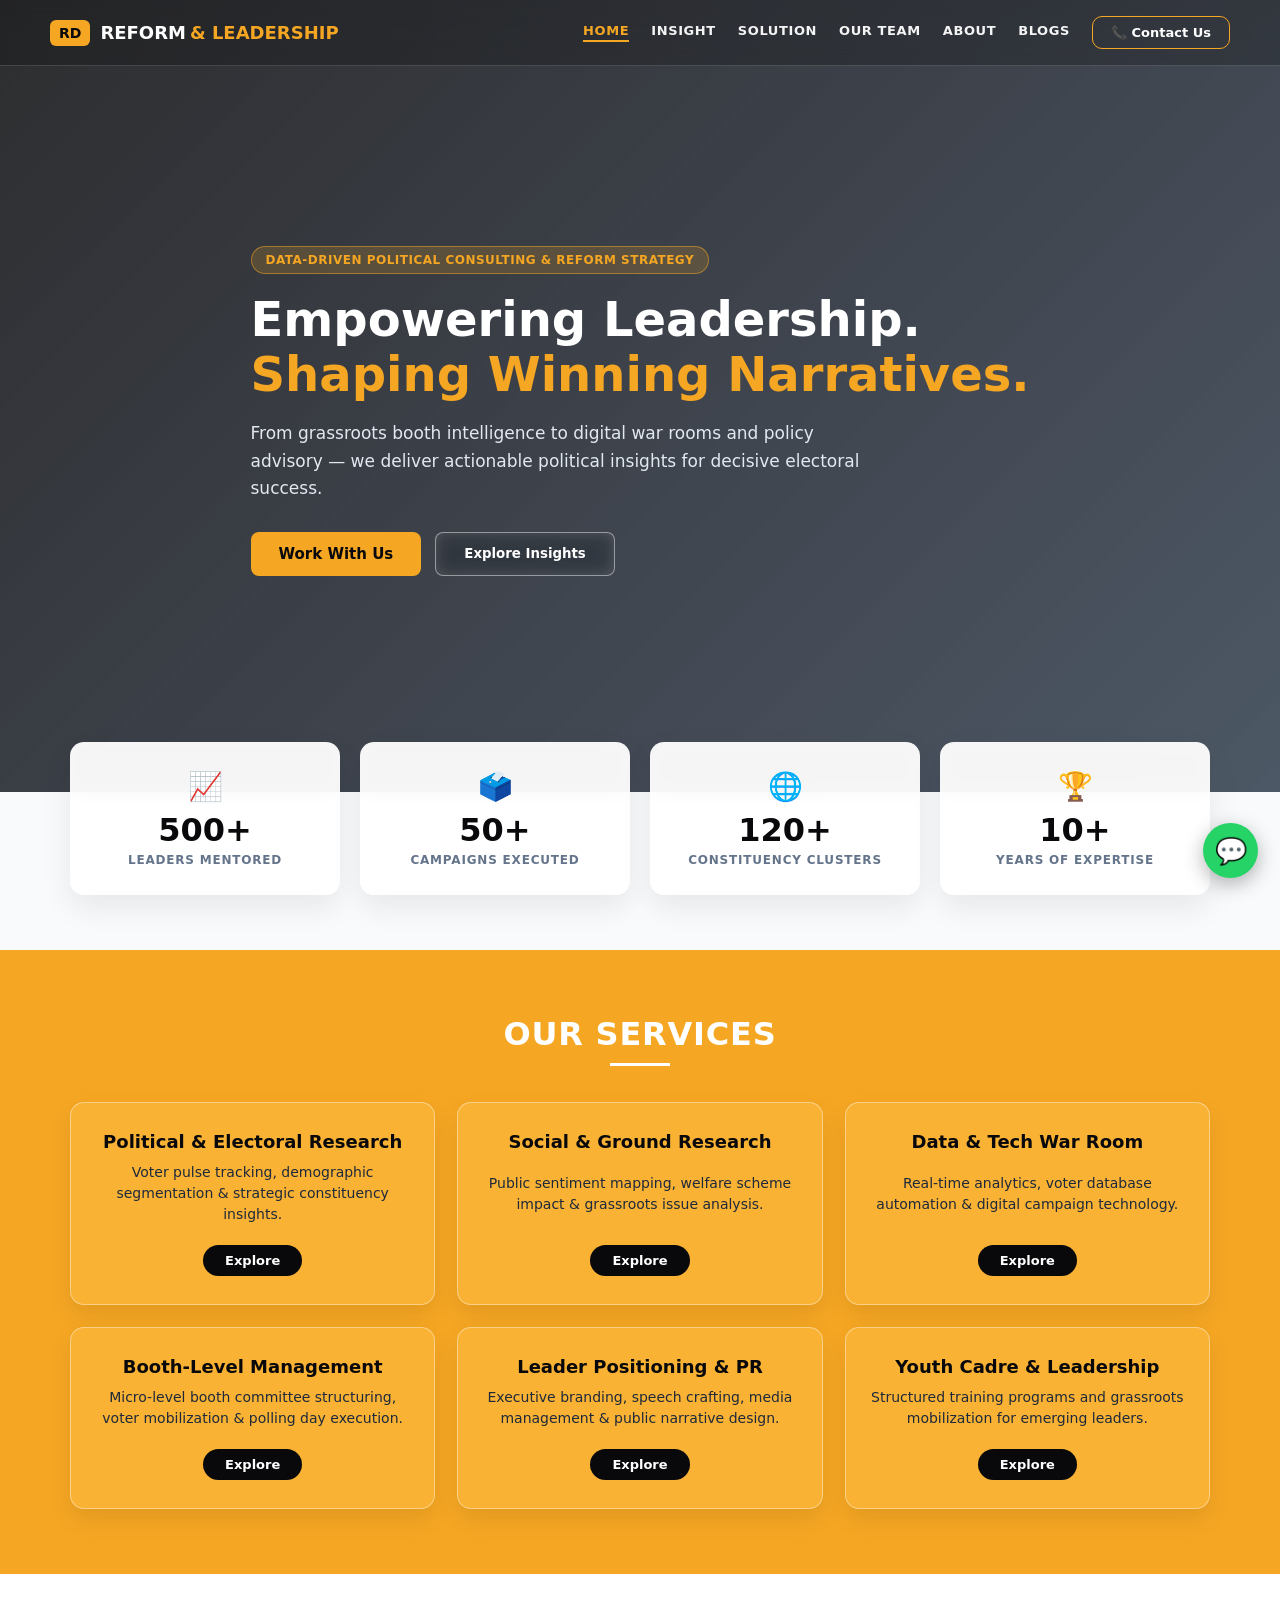
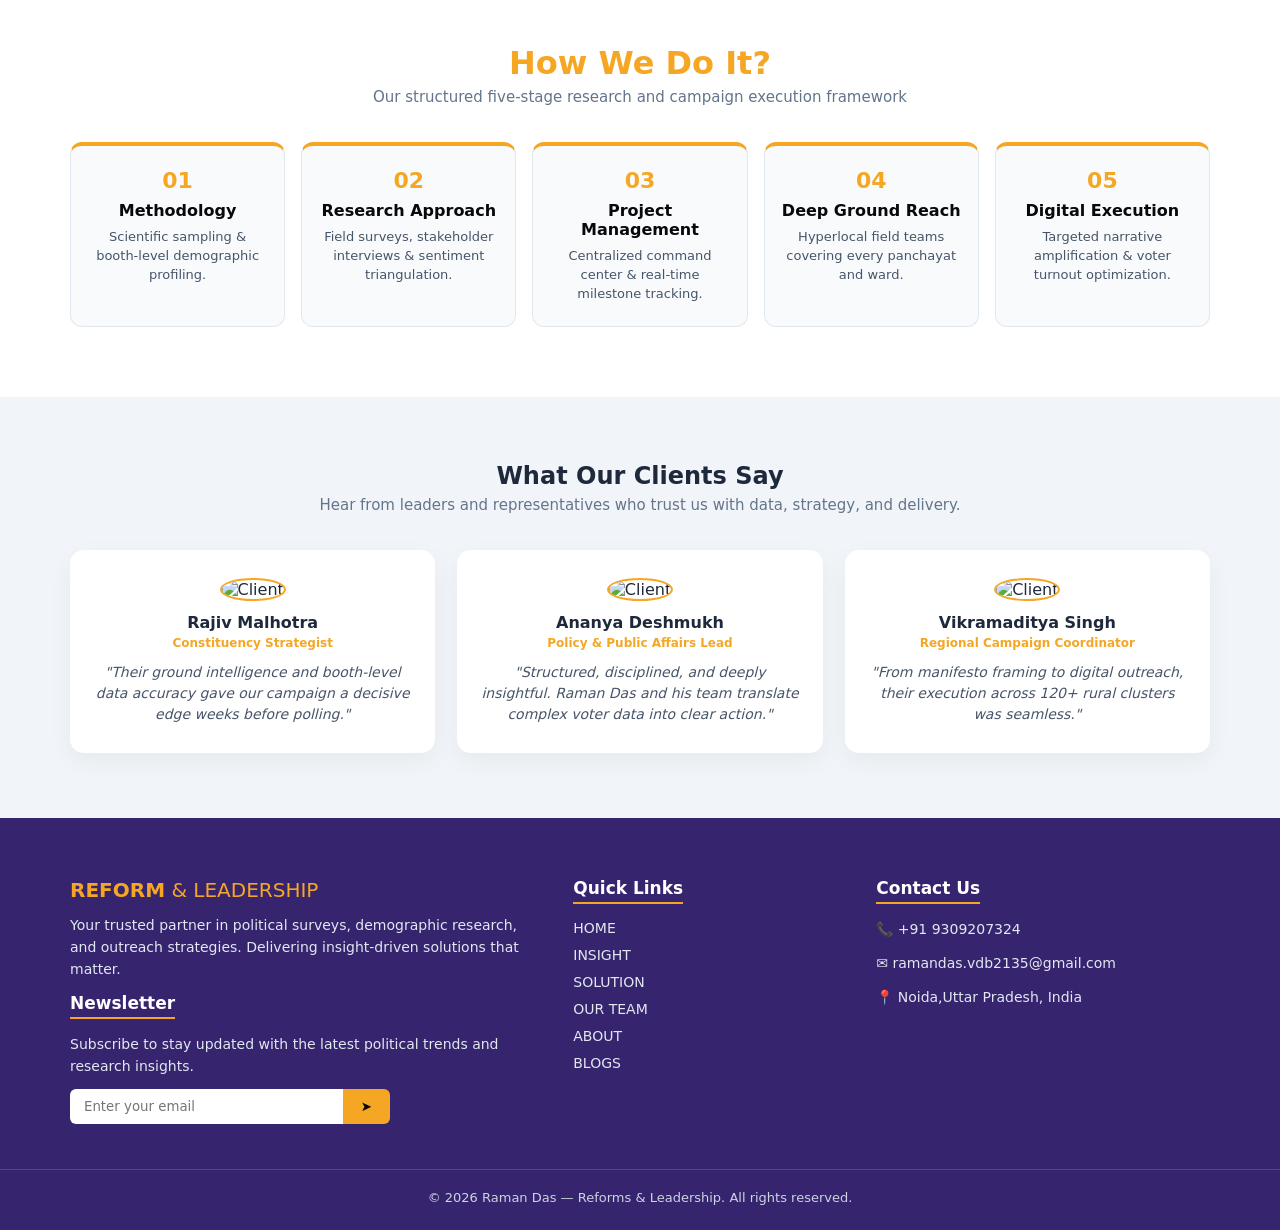
==== commit bdf30611: "update" ====
--- a/reform.html
+++ b/reform.html
@@ -495,7 +495,7 @@
         <h4>Contact Us</h4>
         <p>📞 +91 9309207324</p>
         <p>✉️ ramandas.vdb2135@gmail.com</p>
-        <p>📍 noida,Uttar Pradesh, India</p>
+        <p>📍 Noida,Uttar Pradesh, India</p>
       </div>
     </div>
     <div class="footer-bottom relative-z">
